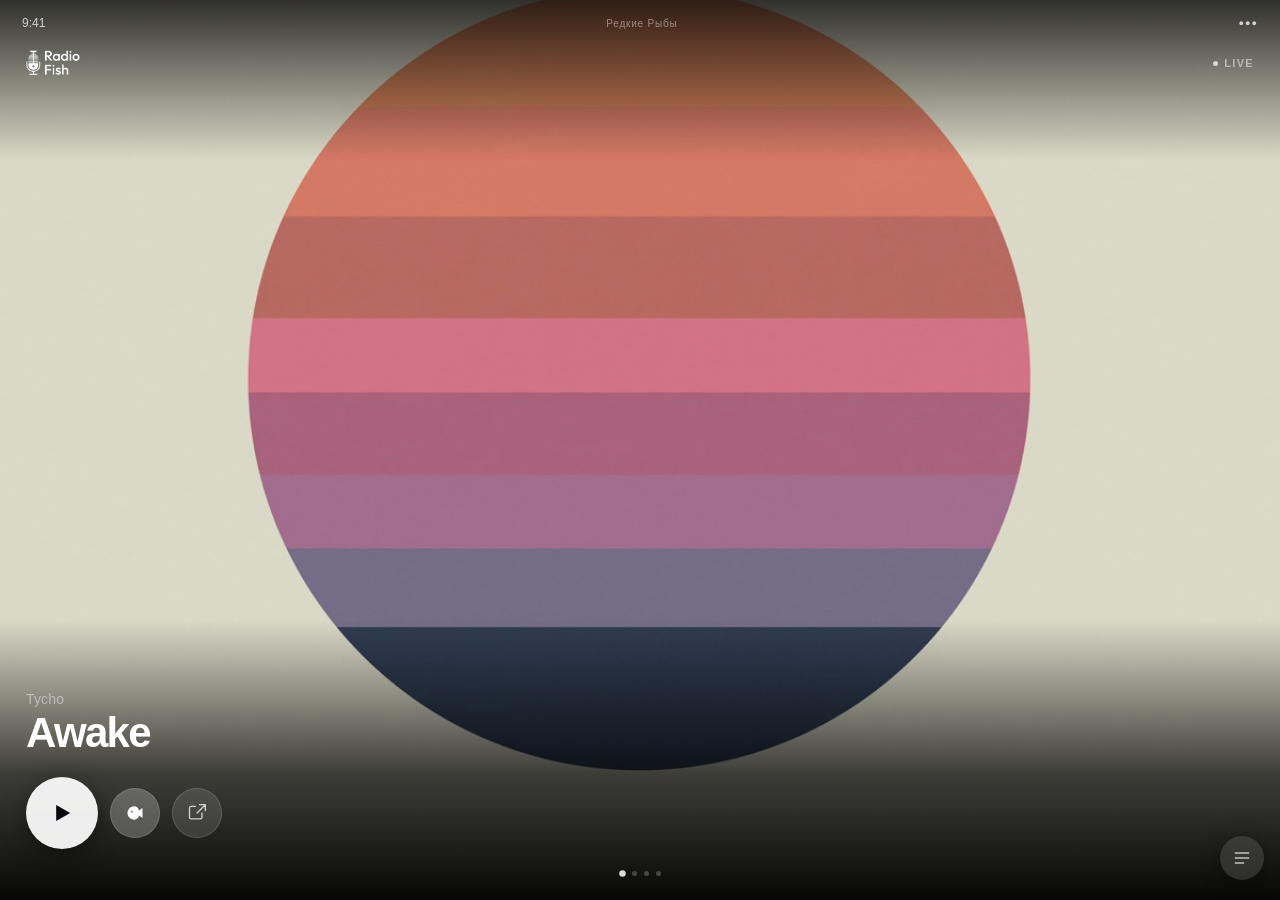
==== mobile.html @ 0336d759 "Add mobile.html — full-screen view for phones Bottom drawer for switching concepts/tracks. No phone " ====
<!doctype html>
<html lang="ru">
  <head>
    <meta charset="UTF-8" />
    <meta name="viewport" content="width=device-width, initial-scale=1.0, viewport-fit=cover, user-scalable=no" />
    <meta name="apple-mobile-web-app-capable" content="yes" />
    <meta name="apple-mobile-web-app-status-bar-style" content="black-translucent" />
    <title>Rare Fish — Mobile</title>
    <link rel="stylesheet" href="./prototype/styles.css" />
    <style>
      html, body { height: 100%; overflow: hidden; background: #06080e; }

      /* Hide desktop shell */
      .shell { display: block; height: 100%; overflow: hidden; }

      /* Phone screen = full viewport */
      .mobile-screen {
        position: fixed;
        inset: 0;
        background: #08090e;
        overflow: hidden;
      }
      .mobile-screen .status-bar {
        padding-top: max(16px, env(safe-area-inset-top));
      }

      /* Floating menu button */
      .mobile-toggle {
        position: fixed;
        bottom: max(20px, env(safe-area-inset-bottom, 20px));
        right: 16px;
        z-index: 1000;
        width: 44px;
        height: 44px;
        border-radius: 50%;
        border: none;
        background: rgba(255,255,255,0.12);
        backdrop-filter: blur(16px);
        color: rgba(255,255,255,0.7);
        font-size: 18px;
        cursor: pointer;
        display: flex;
        align-items: center;
        justify-content: center;
        box-shadow: 0 4px 20px rgba(0,0,0,0.4);
      }
      .mobile-toggle svg { width: 20px; height: 20px; }

      /* Drawer */
      .mobile-drawer {
        position: fixed;
        inset: 0;
        z-index: 900;
        background: rgba(0,0,0,0.6);
        backdrop-filter: blur(4px);
        opacity: 0;
        pointer-events: none;
        transition: opacity 0.2s ease;
      }
      .mobile-drawer.is-open {
        opacity: 1;
        pointer-events: auto;
      }

      .mobile-drawer__sheet {
        position: absolute;
        bottom: 0; left: 0; right: 0;
        max-height: 70vh;
        overflow-y: auto;
        background: #111418;
        border-top: 1px solid rgba(255,255,255,0.08);
        border-radius: 20px 20px 0 0;
        padding: 20px 16px max(20px, env(safe-area-inset-bottom));
        transform: translateY(100%);
        transition: transform 0.25s ease;
      }
      .mobile-drawer.is-open .mobile-drawer__sheet {
        transform: translateY(0);
      }

      .mobile-drawer__sheet .sidebar__label {
        color: rgba(255,255,255,0.4);
        font-size: 10px;
        font-weight: 600;
        text-transform: uppercase;
        letter-spacing: 0.12em;
        margin-bottom: 8px;
        margin-top: 14px;
      }
      .mobile-drawer__sheet .sidebar__label:first-child { margin-top: 0; }

      /* Reuse sidebar button styles */
      .mobile-drawer__sheet .concept-btn,
      .mobile-drawer__sheet .track-btn,
      .mobile-drawer__sheet .screen-nav-btn {
        color: rgba(255,255,255,0.55);
      }
      .mobile-drawer__sheet .concept-btn:hover,
      .mobile-drawer__sheet .concept-btn.is-active,
      .mobile-drawer__sheet .track-btn:hover,
      .mobile-drawer__sheet .track-btn.is-active,
      .mobile-drawer__sheet .screen-nav-btn:hover,
      .mobile-drawer__sheet .screen-nav-btn.is-active {
        color: #fff;
        background: rgba(255,255,255,0.08);
      }
      .mobile-drawer__sheet .concept-btn__desc,
      .mobile-drawer__sheet .track-btn__artist {
        color: rgba(255,255,255,0.35);
      }

      /* Handle bar */
      .mobile-drawer__handle {
        width: 36px;
        height: 4px;
        border-radius: 2px;
        background: rgba(255,255,255,0.2);
        margin: 0 auto 16px;
      }
    </style>
  </head>
  <body>
    <!-- Full-screen phone content -->
    <div class="mobile-screen" id="phone-screen">
      <header class="status-bar">
        <span class="status-bar__time">9:41</span>
        <span class="status-bar__center">Редкие Рыбы</span>
        <span class="status-bar__right">●●●</span>
      </header>
      <div id="content-area"></div>
    </div>

    <!-- Floating toggle -->
    <button class="mobile-toggle" id="mobile-toggle">
      <svg viewBox="0 0 24 24" fill="none" stroke="currentColor" stroke-width="1.6" stroke-linecap="round"><path d="M4 6h16M4 12h16M4 18h10"/></svg>
    </button>

    <!-- Bottom drawer -->
    <div class="mobile-drawer" id="mobile-drawer">
      <div class="mobile-drawer__sheet">
        <div class="mobile-drawer__handle"></div>
        <div class="sidebar__label">Концепция</div>
        <div id="concept-list"></div>
        <div class="sidebar__label">Трек</div>
        <div id="track-list"></div>
        <div class="sidebar__label">Экран</div>
        <div id="screen-list"></div>
      </div>
    </div>

    <script src="./prototype/app.js"></script>
    <script>
      var drawer = document.getElementById('mobile-drawer');
      var toggle = document.getElementById('mobile-toggle');

      toggle.addEventListener('click', function() {
        drawer.classList.toggle('is-open');
      });

      // Close drawer on backdrop tap
      drawer.addEventListener('click', function(e) {
        if (e.target === drawer) {
          drawer.classList.remove('is-open');
        }
      });

      // Close drawer when concept/track/screen selected
      document.addEventListener('click', function(e) {
        if (e.target.closest('[data-concept]') || e.target.closest('[data-track]') || e.target.closest('[data-screen]')) {
          setTimeout(function() { drawer.classList.remove('is-open'); }, 150);
        }
      });
    </script>
  </body>
</html>
---- prototype/styles.css ----
/* ── Reset ──────────────────────────────────────────── */
*, *::before, *::after { box-sizing: border-box; margin: 0; padding: 0; }
html, body { height: 100%; }
button { font: inherit; border: none; cursor: pointer; background: none; }
img { display: block; }

/* ── Variables ──────────────────────────────────────── */
:root {
  --bg:        #06080e;
  --surface:   rgba(255,255,255,0.06);
  --border:    rgba(255,255,255,0.08);
  --text:      #ede9e0;
  --muted:     rgba(237,233,224,0.45);
  --phone-w:   390px;
  --phone-h:   844px;
  --accent:    #c8f050;
  --accent-dim: rgba(200,240,80,0.14);
  --accent-rgb: 200,240,80;
}

/* ── Base ───────────────────────────────────────────── */
body {
  font-family: -apple-system, "SF Pro Display", "Helvetica Neue", sans-serif;
  background: var(--bg);
  color: var(--text);
  -webkit-font-smoothing: antialiased;
}

/* ── Shell ──────────────────────────────────────────── */
.shell {
  display: grid;
  grid-template-columns: 240px 1fr 220px;
  height: 100vh;
  overflow: hidden;
}

/* ── Sidebar ────────────────────────────────────────── */
.sidebar {
  display: flex;
  flex-direction: column;
  padding: 24px 18px;
  border-right: 1px solid var(--border);
  background: rgba(4,5,9,0.96);
  overflow-y: auto;
  scrollbar-width: none;
  gap: 0;
}
.sidebar::-webkit-scrollbar { display: none; }

.sidebar__brand {
  display: flex;
  align-items: center;
  gap: 10px;
  margin-bottom: 20px;
  flex-wrap: wrap;
}
.sidebar__brand .bg-toggle {
  width: 100%;
  margin-top: 6px;
}
.sidebar__logo {
  height: 28px;
  object-fit: contain;
  border-radius: 6px;
  }
body.bg-light .sidebar__logo {
  /* original colors in light theme */
}
.sidebar__name {
  display: block;
  font-size: 13px;
  font-weight: 700;
  color: var(--text);
}
.sidebar__sub {
  display: block;
  font-size: 10px;
  color: var(--muted);
  margin-top: 1px;
  letter-spacing: 0.04em;
  text-transform: uppercase;
}

.sidebar__section { margin-bottom: 22px; }

.sidebar__label {
  font-size: 10px;
  font-weight: 600;
  text-transform: uppercase;
  letter-spacing: 0.12em;
  color: var(--muted);
  margin-bottom: 8px;
}

/* Concept buttons */
.concept-btn {
  display: flex;
  align-items: flex-start;
  gap: 10px;
  width: 100%;
  padding: 9px 10px;
  border-radius: 11px;
  color: var(--muted);
  text-align: left;
  transition: background 0.13s, color 0.13s;
  margin-bottom: 2px;
}
.concept-btn:hover { background: var(--surface); color: var(--text); }
.concept-btn.is-active { background: rgba(var(--accent-rgb),0.1); color: var(--text); }

.concept-btn__badge {
  display: flex;
  align-items: center;
  justify-content: center;
  width: 24px;
  height: 24px;
  border-radius: 6px;
  background: var(--surface);
  font-size: 11px;
  font-weight: 800;
  color: var(--muted);
  flex-shrink: 0;
  margin-top: 1px;
}
.concept-btn.is-active .concept-btn__badge { background: var(--accent); color: #06080e; }
.concept-btn__name  { display: block; font-size: 13px; font-weight: 600; line-height: 1.2; }
.concept-btn__desc  { display: block; font-size: 10px; color: var(--muted); margin-top: 2px; }

/* Track buttons */
.track-btn {
  display: flex;
  align-items: center;
  gap: 9px;
  width: 100%;
  padding: 6px 8px;
  border-radius: 9px;
  color: var(--muted);
  text-align: left;
  transition: background 0.13s, color 0.13s;
  margin-bottom: 2px;
}
.track-btn:hover, .track-btn.is-active { background: var(--surface); color: var(--text); }
.track-btn__cover {
  width: 30px;
  height: 30px;
  border-radius: 6px;
  object-fit: cover;
  flex-shrink: 0;
  opacity: 0.6;
}
.track-btn.is-active .track-btn__cover { opacity: 1; }
.track-btn__title  { display: block; font-size: 12px; font-weight: 600; white-space: nowrap; overflow: hidden; text-overflow: ellipsis; }
.track-btn__artist { display: block; font-size: 10px; color: var(--muted); }

/* Screen nav */
.screen-nav-btn {
  display: flex;
  align-items: center;
  gap: 8px;
  width: 100%;
  padding: 7px 10px;
  border-radius: 9px;
  color: var(--muted);
  font-size: 12px;
  text-align: left;
  transition: background 0.13s, color 0.13s;
  margin-bottom: 2px;
}
.screen-nav-btn:hover, .screen-nav-btn.is-active { background: var(--surface); color: var(--text); }
.screen-nav-btn svg { width: 14px; height: 14px; flex-shrink: 0; opacity: 0.6; }
.screen-nav-btn.is-active svg { opacity: 1; }

/* ── Stage ──────────────────────────────────────────── */
.stage {
  display: flex;
  align-items: center;
  justify-content: center;
  background:
    radial-gradient(ellipse at 50% 20%, rgba(var(--accent-rgb),0.05) 0%, transparent 60%),
    var(--bg);
  transition: background 0.35s ease;
}
body.bg-light .stage {
  background: #f0ede8;
}
body.bg-light .sidebar {
  background: rgba(240,237,232,0.98);
  border-right-color: rgba(0,0,0,0.08);
}
body.bg-light .sidebar__name  { color: #1a1a1a; }
body.bg-light .sidebar__sub   { color: rgba(0,0,0,0.4); }
body.bg-light .sidebar__label { color: rgba(0,0,0,0.38); }
body.bg-light .sidebar__sublabel { color: rgba(0,0,0,0.18); }
body.bg-light .sidebar,
body.bg-light .sidebar-right { background: rgba(240,237,232,0.98); border-color: rgba(0,0,0,0.1); }
body.bg-light .sidebar__name  { color: #1a1a1a; }
body.bg-light .sidebar__sub   { color: rgba(0,0,0,0.5); }
body.bg-light .sidebar__label { color: rgba(0,0,0,0.45); }
body.bg-light .sidebar__sublabel { color: rgba(0,0,0,0.25); }
body.bg-light .concept-btn    { color: rgba(0,0,0,0.6); }
body.bg-light .concept-btn:hover,
body.bg-light .concept-btn.is-active { color: #111; background: rgba(0,0,0,0.07); }
body.bg-light .concept-btn__badge { background: rgba(0,0,0,0.08); color: rgba(0,0,0,0.55); }
body.bg-light .concept-btn__desc  { color: rgba(0,0,0,0.42); }
body.bg-light .track-btn      { color: rgba(0,0,0,0.6); }
body.bg-light .track-btn:hover,
body.bg-light .track-btn.is-active { color: #111; background: rgba(0,0,0,0.07); }
body.bg-light .track-btn__artist   { color: rgba(0,0,0,0.42); }
body.bg-light .screen-nav-btn { color: rgba(0,0,0,0.6); }
body.bg-light .screen-nav-btn:hover,
body.bg-light .screen-nav-btn.is-active { color: #111; background: rgba(0,0,0,0.07); }
body.bg-light .bg-btn { color: rgba(0,0,0,0.5); }
body.bg-light .bg-btn:hover,
body.bg-light .bg-btn.is-active { color: #111; background: rgba(0,0,0,0.1); }

/* ── Right sidebar (tracks) ─────────────────────────── */
.sidebar-right {
  display: flex;
  flex-direction: column;
  padding: 24px 16px;
  border-left: 1px solid var(--border);
  background: rgba(4,5,9,0.96);
  overflow-y: auto;
  scrollbar-width: none;
}
.sidebar-right::-webkit-scrollbar { display: none; }

/* ── Background toggle ──────────────────────────────── */
.bg-toggle {
  display: flex;
  gap: 4px;
}
.bg-btn {
  flex: 1;
  padding: 7px 0;
  border-radius: 9px;
  font-size: 12px;
  font-weight: 500;
  color: var(--muted);
  transition: background 0.13s, color 0.13s;
}
.bg-btn:hover { background: var(--surface); color: var(--text); }
.bg-btn.is-active { background: var(--surface); color: var(--text); }

/* ── Phone ──────────────────────────────────────────── */
.phone {
  position: relative;
  width: calc(var(--phone-w) + 20px);
  padding: 10px;
  border-radius: 52px;
  background: linear-gradient(160deg, #18202e 0%, #090c14 60%, #06080d 100%);
  box-shadow:
    0 0 0 1px rgba(255,255,255,0.05),
    0 40px 100px rgba(0,0,0,0.72),
    inset 0 1px 0 rgba(255,255,255,0.07);
}

.phone__chassis {
  width: var(--phone-w);
  height: var(--phone-h);
  border-radius: 42px;
  overflow: hidden;
  position: relative;
  background: #06080e;
}

/* ── Status bar ─────────────────────────────────────── */
.status-bar {
  position: absolute;
  top: 0; left: 0; right: 0;
  z-index: 100;
  display: flex;
  justify-content: space-between;
  align-items: center;
  padding: 16px 22px 0;
  font-size: 12px;
  font-weight: 500;
  color: rgba(255,255,255,0.75);
  pointer-events: none;
}
.status-bar__right { font-size: 9px; letter-spacing: 0.12em; }
.status-bar__center { font-size: 10px; letter-spacing: 0.08em; opacity: 0.6; }

/* ── Content area (full screen) ─────────────────────── */
#content-area {
  position: absolute;
  inset: 0;
  overflow: hidden;
}

/* ── Screen transition ──────────────────────────────── */
.screen-enter { animation: sEnter 200ms ease both; }
@keyframes sEnter {
  from { opacity: 0; transform: translateY(8px); }
  to   { opacity: 1; transform: translateY(0); }
}

/* ── Nav dots (shared, used in A and C and secondary screens) ── */
.nav-dots {
  display: flex;
  align-items: center;
  justify-content: center;
  gap: 7px;
}
.ndot {
  width: 5px;
  height: 5px;
  border-radius: 50%;
  background: rgba(255,255,255,0.22);
  cursor: pointer;
  padding: 0;
  transition: background 0.14s, transform 0.14s;
  border: none;
}
.ndot.is-active {
  background: rgba(255,255,255,0.85);
  transform: scale(1.3);
}
.ndot--accent { background: rgba(var(--accent-rgb),0.35); }
.ndot--accent.is-active { background: var(--accent); }

/* ════════════════════════════════════════════════════
   CONCEPT A — ФУЛЛ
   Cover fills entire screen, sharp, not blurred.
   UI overlays via gradients.
   ════════════════════════════════════════════════════ */

.screen-a {
  position: absolute;
  inset: 0;
  overflow: hidden;
}

/* Full-bleed sharp cover */
.screen-a__cover-bg {
  position: absolute;
  inset: 0;
  width: 100%;
  height: 100%;
  object-fit: cover;
  object-position: center;
  z-index: 0;
}

/* Top gradient (status bar + logo readability) */
.screen-a__top-grad {
  position: absolute;
  top: 0; left: 0; right: 0;
  height: 160px;
  background: linear-gradient(to bottom, rgba(0,0,0,0.78) 0%, transparent 100%);
  z-index: 1;
  pointer-events: none;
}

/* Bottom gradient (track info + controls readability) */
.screen-a__bot-grad {
  position: absolute;
  bottom: 0; left: 0; right: 0;
  height: 280px;
  background: linear-gradient(to top, rgba(0,0,0,0.97) 0%, rgba(0,0,0,0.72) 45%, transparent 100%);
  z-index: 1;
  pointer-events: none;
}

/* All UI content */
.screen-a__ui {
  position: absolute;
  inset: 0;
  z-index: 2;
  display: flex;
  flex-direction: column;
  padding: 50px 26px 24px;
}

.screen-a__header {
  display: flex;
  align-items: center;
  justify-content: space-between;
  flex-shrink: 0;
}

.screen-a__logo {
  height: 26px;
  object-fit: contain;
  }

.screen-a__live {
  display: flex;
  align-items: center;
  gap: 6px;
  font-size: 11px;
  font-weight: 600;
  letter-spacing: 0.12em;
  text-transform: uppercase;
  color: rgba(255,255,255,0.5);
}

.screen-a__spacer { flex: 1; }

.screen-a__artist {
  font-size: 14px;
  color: rgba(255,255,255,0.45);
  margin-bottom: 6px;
  letter-spacing: 0.01em;
}

.screen-a__title {
  font-size: 42px;
  font-weight: 800;
  line-height: 0.96;
  letter-spacing: -0.04em;
  color: #fff;
  margin-bottom: 24px;
}

.screen-a__ctrls {
  display: flex;
  align-items: center;
  gap: 12px;
  margin-bottom: 22px;
}

.screen-a__play {
  display: flex;
  align-items: center;
  justify-content: center;
  width: 72px;
  height: 72px;
  border-radius: 50%;
  background: rgba(255,255,255,0.92);
  color: #06080e;
  flex-shrink: 0;
  transition: transform 0.12s, opacity 0.12s;
  box-shadow: 0 6px 24px rgba(0,0,0,0.45);
}
.screen-a__play:active { transform: scale(0.93); opacity: 0.88; }
.screen-a__play svg { width: 28px; height: 28px; }

.screen-a__action {
  display: flex;
  align-items: center;
  justify-content: center;
  width: 50px;
  height: 50px;
  border-radius: 50%;
  background: rgba(255,255,255,0.12);
  border: 1px solid rgba(255,255,255,0.14);
  color: rgba(255,255,255,0.75);
  transition: background 0.13s;
}
.screen-a__action.is-active {
  background: rgba(255,255,255,0.24);
  color: #fff;
}
.screen-a__action svg { width: 20px; height: 20px; }

/* ════════════════════════════════════════════════════
   CONCEPT B — ВЕРТИКАЛЬ
   Left: cover art. Right: vertical controls column.
   ════════════════════════════════════════════════════ */

.screen-b {
  position: absolute;
  inset: 0;
  display: grid;
  grid-template-columns: 60% 40%;
}

/* Left: cover art fills column */
.screen-b__left {
  position: relative;
  overflow: hidden;
}

.screen-b__cover {
  position: absolute;
  inset: 0;
  width: 100%;
  height: 100%;
  object-fit: cover;
  object-position: center;
}

/* Subtle vignette on left side for readability */
.screen-b__left-grad {
  position: absolute;
  inset: 0;
  background:
    linear-gradient(to right, rgba(0,0,0,0.25) 0%, rgba(0,0,0,0.05) 60%),
    linear-gradient(to top, rgba(0,0,0,0.75) 0%, transparent 40%);
  z-index: 1;
  pointer-events: none;
}

/* Track info on left, overlaid at bottom */
.screen-b__left-info {
  position: absolute;
  bottom: 0;
  left: 0;
  right: 0;
  z-index: 2;
  padding: 0 16px 24px;
}
.screen-b__track-artist {
  font-size: 14px;
  color: rgba(255,255,255,0.55);
  letter-spacing: 0.04em;
  text-transform: uppercase;
  margin-bottom: 6px;
}
.screen-b__track-title {
  font-size: 24px;
  font-weight: 800;
  color: #fff;
  letter-spacing: -0.03em;
  line-height: 1.0;
  white-space: nowrap;
  overflow: hidden;
  text-overflow: ellipsis;
}

/* Right: vertical controls + nav column */
.screen-b__right {
  display: flex;
  flex-direction: column;
  align-items: stretch;
  padding: 48px 0 20px;
  background: rgba(5,6,10,0.9);
  backdrop-filter: blur(24px);
  border-left: 1px solid rgba(255,255,255,0.05);
  overflow: hidden;
}

.screen-b__logo {
  height: 22px;
  object-fit: contain;
    margin: 0 16px 8px;
}

.screen-b__live {
  display: flex;
  align-items: center;
  gap: 5px;
  font-size: 9px;
  font-weight: 700;
  letter-spacing: 0.16em;
  text-transform: uppercase;
  color: rgba(255,255,255,0.35);
  padding: 0 16px;
  margin-bottom: 16px;
}

.screen-b__divider {
  height: 1px;
  background: rgba(255,255,255,0.06);
  margin: 0 14px 16px;
}

/* Play button in right column */
.screen-b__play {
  display: flex;
  align-items: center;
  justify-content: center;
  margin: 0 14px 10px;
  height: 52px;
  border-radius: 14px;
  background: rgba(255,255,255,0.9);
  color: #06080e;
  transition: opacity 0.12s, transform 0.12s;
}
.screen-b__play:active { opacity: 0.85; transform: scale(0.97); }
.screen-b__play svg { width: 22px; height: 22px; }

/* Action icons in right column */
.screen-b__action {
  display: flex;
  align-items: center;
  justify-content: center;
  margin: 0 14px 8px;
  height: 44px;
  border-radius: 12px;
  background: rgba(255,255,255,0.05);
  color: rgba(255,255,255,0.5);
  transition: background 0.13s, color 0.13s;
}
.screen-b__action:hover { background: rgba(255,255,255,0.1); color: rgba(255,255,255,0.8); }
.screen-b__action.is-active { color: rgba(255,255,255,0.9); background: rgba(255,255,255,0.12); }
.screen-b__action svg { width: 18px; height: 18px; }

.screen-b__spacer { flex: 1; }

/* Navigation in right column */
.screen-b__nav {
  display: flex;
  flex-direction: column;
  padding: 0 14px;
  gap: 2px;
}
.screen-b__nav-item {
  padding: 8px 10px;
  border-radius: 10px;
  font-size: 11px;
  font-weight: 500;
  color: rgba(255,255,255,0.28);
  text-align: left;
  letter-spacing: 0.02em;
  transition: background 0.13s, color 0.13s;
}
.screen-b__nav-item:hover { color: rgba(255,255,255,0.6); background: rgba(255,255,255,0.04); }
.screen-b__nav-item.is-active {
  color: rgba(255,255,255,0.88);
  background: rgba(255,255,255,0.07);
}

/* ════════════════════════════════════════════════════
   CONCEPT C — РАДИО
   Full-screen color changes per track.
   Like Apple's colored device editions.
   ════════════════════════════════════════════════════ */

.screen-c {
  position: absolute;
  inset: 0;
  display: flex;
  flex-direction: column;
  align-items: center;
  padding: 50px 24px 28px;
  /* background set inline per track */
}

/* Subtle dark overlay at top for status bar */
.screen-c::before {
  content: '';
  position: absolute;
  top: 0; left: 0; right: 0;
  height: 90px;
  background: rgba(0,0,0,0.28);
  z-index: 1;
  pointer-events: none;
}

.screen-c__inner {
  position: relative;
  z-index: 2;
  display: flex;
  flex-direction: column;
  align-items: center;
  width: 100%;
  height: 100%;
}

.screen-c__header {
  display: flex;
  align-items: center;
  justify-content: space-between;
  width: 100%;
  flex-shrink: 0;
  margin-bottom: 28px;
}

.screen-c__logo {
  height: 24px;
  object-fit: contain;
  }

.screen-c__live {
  display: flex;
  align-items: center;
  gap: 6px;
  font-size: 11px;
  font-weight: 600;
  letter-spacing: 0.12em;
  text-transform: uppercase;
  color: rgba(255,255,255,0.45);
}

/* Cover art */
.screen-c__cover {
  width: 80%;
  aspect-ratio: 1;
  border-radius: 20px;
  object-fit: cover;
  flex-shrink: 0;
  margin-bottom: 24px;
  box-shadow:
    0 20px 60px rgba(0,0,0,0.45),
    0 0 0 1px rgba(255,255,255,0.1),
    inset 0 1px 0 rgba(255,255,255,0.15);
}

.screen-c__track {
  text-align: center;
  margin-bottom: 28px;
  flex-shrink: 0;
}
.screen-c__title {
  font-size: 26px;
  font-weight: 800;
  color: rgba(255,255,255,0.95);
  letter-spacing: -0.03em;
  margin-bottom: 6px;
  line-height: 1.0;
}
.screen-c__artist {
  font-size: 14px;
  color: rgba(255,255,255,0.45);
}

.screen-c__spacer { flex: 1; }

/* Controls */
.screen-c__ctrls {
  display: flex;
  align-items: center;
  gap: 12px;
  margin-bottom: 24px;
  flex-shrink: 0;
}

.screen-c__play {
  display: flex;
  align-items: center;
  justify-content: center;
  width: 68px;
  height: 68px;
  border-radius: 50%;
  background: rgba(255,255,255,0.15);
  border: 2px solid rgba(255,255,255,0.3);
  color: rgba(255,255,255,0.95);
  transition: transform 0.12s, background 0.12s;
}
.screen-c__play:active { transform: scale(0.93); background: rgba(255,255,255,0.22); }
.screen-c__play svg { width: 26px; height: 26px; }

.screen-c__action {
  display: flex;
  align-items: center;
  justify-content: center;
  width: 50px;
  height: 50px;
  border-radius: 50%;
  background: rgba(0,0,0,0.18);
  border: 1px solid rgba(255,255,255,0.12);
  color: rgba(255,255,255,0.6);
  transition: background 0.13s, color 0.13s;
}
.screen-c__action.is-active {
  background: rgba(255,255,255,0.18);
  color: rgba(255,255,255,0.95);
}
.screen-c__action svg { width: 20px; height: 20px; }

.screen-c__nav { flex-shrink: 0; }

/* ════════════════════════════════════════════════════
   SECONDARY SCREENS (Playlist, Catch, News)
   ════════════════════════════════════════════════════ */

.sec-screen {
  position: absolute;
  inset: 0;
  display: flex;
  flex-direction: column;
  background: #07090e;
}

.sec-content {
  flex: 1;
  overflow-y: auto;
  scrollbar-width: none;
  padding: 54px 18px 12px;
}
.sec-content::-webkit-scrollbar { display: none; }

.sec-head {
  margin-bottom: 16px;
  padding-bottom: 14px;
  border-bottom: 1px solid var(--border);
}
.sec-head__label {
  font-size: 10px;
  text-transform: uppercase;
  letter-spacing: 0.14em;
  color: var(--accent);
  margin-bottom: 4px;
}
.sec-head__title {
  font-size: 26px;
  font-weight: 800;
  letter-spacing: -0.03em;
}

/* Shared nav footer for secondary screens */
.sec-nav {
  flex-shrink: 0;
  display: flex;
  align-items: center;
  justify-content: center;
  padding: 14px 20px 20px;
  border-top: 1px solid var(--border);
  background: rgba(7,9,14,0.95);
  backdrop-filter: blur(16px);
}

/* ── Playlist ── */
.plist-section-label {
  font-size: 10px;
  text-transform: uppercase;
  letter-spacing: 0.1em;
  color: var(--muted);
  margin: 12px 0 8px;
}
.plist-track {
  display: flex;
  align-items: center;
  gap: 11px;
  padding: 9px 10px;
  border-radius: 12px;
  transition: background 0.12s;
  margin-bottom: 2px;
}
.plist-track:hover { background: var(--surface); }
.plist-track--current { background: rgba(var(--accent-rgb),0.07); border-radius: 12px; }
.plist-cover {
  width: 42px;
  height: 42px;
  border-radius: 8px;
  object-fit: cover;
  flex-shrink: 0;
}
.plist-info { flex: 1; min-width: 0; }
.plist-title { font-size: 13px; font-weight: 600; white-space: nowrap; overflow: hidden; text-overflow: ellipsis; color: var(--text); }
.plist-artist { font-size: 11px; color: var(--muted); margin-top: 2px; }
.plist-actions { display: flex; align-items: center; gap: 3px; }

.icon-btn {
  display: flex;
  align-items: center;
  justify-content: center;
  width: 30px;
  height: 30px;
  border-radius: 7px;
  color: var(--muted);
  transition: color 0.12s, background 0.12s;
}
.icon-btn:hover { color: var(--text); background: var(--surface); }
.icon-btn.is-active { color: var(--accent); }
.icon-btn svg { width: 15px; height: 15px; }

/* ── Catch ── */
.catch-empty {
  text-align: center;
  padding: 40px 0;
  color: var(--muted);
  font-size: 14px;
}
.catch-list { display: flex; flex-direction: column; gap: 8px; }
.catch-item {
  display: flex;
  align-items: center;
  gap: 11px;
  padding: 10px 12px;
  border-radius: 14px;
  background: var(--surface);
  border: 1px solid var(--border);
}
.catch-cover { width: 42px; height: 42px; border-radius: 8px; object-fit: cover; flex-shrink: 0; }
.catch-info { flex: 1; min-width: 0; }
.catch-title { font-size: 13px; font-weight: 600; color: var(--text); }
.catch-artist { font-size: 11px; color: var(--muted); margin-top: 2px; }
.catch-actions { display: flex; gap: 3px; }
.icon-btn-del {
  display: flex;
  align-items: center;
  justify-content: center;
  width: 30px;
  height: 30px;
  border-radius: 7px;
  color: var(--muted);
  transition: color 0.12s, background 0.12s;
}
.icon-btn-del:hover { color: #ff7080; background: rgba(255,112,128,0.1); }
.icon-btn-del svg { width: 15px; height: 15px; }

/* Delete confirmation */
.confirm-overlay {
  position: absolute;
  inset: 0;
  z-index: 200;
  display: flex;
  align-items: flex-end;
  background: rgba(0,0,0,0.52);
  backdrop-filter: blur(4px);
  padding: 14px;
}
.confirm-sheet {
  width: 100%;
  padding: 20px;
  border-radius: 22px;
  background: #11141e;
  border: 1px solid var(--border);
  box-shadow: 0 -8px 40px rgba(0,0,0,0.4);
}
.confirm-title { font-size: 16px; font-weight: 700; margin-bottom: 5px; }
.confirm-text  { font-size: 13px; color: var(--muted); margin-bottom: 18px; line-height: 1.45; }
.confirm-btns  { display: flex; gap: 10px; }
.btn-remove {
  flex: 1; height: 46px; border-radius: 13px;
  background: rgba(255,112,128,0.12); border: 1px solid rgba(255,112,128,0.18);
  color: #ff7080; font-size: 14px; font-weight: 600;
}
.btn-cancel {
  flex: 1; height: 46px; border-radius: 13px;
  background: var(--surface); border: 1px solid var(--border);
  color: var(--text); font-size: 14px; font-weight: 600;
}

/* ── News ── */
.news-list { display: flex; flex-direction: column; gap: 10px; }
.news-item { padding: 14px 15px; border-radius: 15px; background: var(--surface); border: 1px solid var(--border); }
.news-meta { font-size: 10px; text-transform: uppercase; letter-spacing: 0.1em; color: var(--muted); margin-bottom: 7px; }
.news-text  { font-size: 13px; line-height: 1.52; color: var(--text); }

/* ── Shared: live dot ── */
.live-dot {
  width: 5px;
  height: 5px;
  border-radius: 50%;
  background: currentColor;
  animation: liveBlink 2s ease-in-out infinite;
  flex-shrink: 0;
}
@keyframes liveBlink { 0%,100% { opacity: 1; } 50% { opacity: 0.2; } }

/* ════════════════════════════════════════════════════
   CONCEPT D — СРЕДА (первый вариант)
   Blurred cover as background, accent play button.
   ════════════════════════════════════════════════════ */

.screen-d {
  position: absolute;
  inset: 0;
  overflow: hidden;
}
.screen-d__bg {
  position: absolute;
  inset: -30px;
  background-size: cover;
  background-position: center;
  filter: blur(52px) saturate(1.2) brightness(0.7);
  transform: scale(1.08);
  z-index: 0;
}
.screen-d__gradient {
  position: absolute;
  inset: 0;
  background: linear-gradient(0deg, rgba(0,0,0,0.94) 0%, rgba(0,0,0,0.55) 38%, rgba(0,0,0,0.2) 62%, rgba(0,0,0,0.55) 100%);
  z-index: 1;
}
.screen-d__content {
  position: relative;
  z-index: 2;
  display: flex;
  flex-direction: column;
  height: 100%;
  padding: 52px 26px 48px;
}
.screen-d__header {
  display: flex;
  align-items: center;
  justify-content: space-between;
  flex-shrink: 0;
}
.screen-d__logo {
  height: 26px;
  object-fit: contain;
  }
.screen-d__live {
  display: flex;
  align-items: center;
  gap: 6px;
  font-size: 11px;
  font-weight: 600;
  letter-spacing: 0.12em;
  text-transform: uppercase;
  color: rgba(255,255,255,0.5);
}
.screen-d__spacer { flex: 1; }
.screen-d__cover-wrap { margin-bottom: 32px; }
.screen-d__cover {
  width: 170px;
  height: 170px;
  border-radius: 18px;
  object-fit: cover;
  box-shadow: 0 20px 60px rgba(0,0,0,0.7), 0 0 0 1px rgba(255,255,255,0.1);
}
.screen-d__artist {
  font-size: 14px;
  color: rgba(255,255,255,0.45);
  margin-bottom: 8px;
}
.screen-d__title {
  font-size: 34px;
  font-weight: 800;
  line-height: 0.97;
  letter-spacing: -0.04em;
  color: #fff;
  margin-bottom: 36px;
}
.screen-d__ctrls {
  display: flex;
  align-items: center;
  gap: 14px;
  margin-bottom: 36px;
}
.screen-d__play {
  display: flex;
  align-items: center;
  justify-content: center;
  width: 64px;
  height: 64px;
  border-radius: 50%;
  background: var(--accent);
  color: #06080e;
  flex-shrink: 0;
  box-shadow: 0 4px 20px rgba(var(--accent-rgb),0.35);
  transition: transform 0.12s;
}
.screen-d__play:active { transform: scale(0.93); }
.screen-d__play svg { width: 26px; height: 26px; }
.screen-d__action {
  display: flex;
  align-items: center;
  justify-content: center;
  width: 48px;
  height: 48px;
  border-radius: 50%;
  background: rgba(255,255,255,0.1);
  border: 1px solid rgba(255,255,255,0.14);
  color: rgba(255,255,255,0.75);
  transition: background 0.13s;
}
.screen-d__action.is-active { background: rgba(255,255,255,0.22); }
.screen-d__action svg { width: 20px; height: 20px; }

/* ════════════════════════════════════════════════════
   CONCEPT E — УСТРОЙСТВО (первый вариант)
   Structured, TE-inspired, accent square play.
   ════════════════════════════════════════════════════ */

.screen-e {
  position: absolute;
  inset: 0;
  background: #07080c;
  display: flex;
  flex-direction: column;
}
.screen-e__header {
  display: flex;
  align-items: center;
  justify-content: space-between;
  padding: 52px 22px 18px;
  flex-shrink: 0;
  border-bottom: 1px solid rgba(255,255,255,0.05);
}
.screen-e__logo {
  height: 22px;
  object-fit: contain;
  }
.screen-e__signal {
  display: flex;
  align-items: center;
  gap: 7px;
  font-family: "SF Mono", "Menlo", monospace;
  font-size: 10px;
  font-weight: 600;
  letter-spacing: 0.14em;
  text-transform: uppercase;
  color: var(--accent);
}
.screen-e__body {
  flex: 1;
  display: flex;
  flex-direction: column;
  align-items: center;
  justify-content: center;
  padding: 24px 28px 0;
  gap: 20px;
}
.screen-e__cover-frame {
  position: relative;
  width: 216px;
  height: 216px;
  flex-shrink: 0;
}
.screen-e__cover-frame::after {
  content: '';
  position: absolute;
  inset: -1px;
  border-radius: 18px;
  border: 1px solid rgba(255,255,255,0.08);
  pointer-events: none;
}
.screen-e__cover {
  width: 100%;
  height: 100%;
  border-radius: 16px;
  object-fit: cover;
}
.screen-e__meta { text-align: center; width: 100%; }
.screen-e__title {
  font-size: 21px;
  font-weight: 700;
  letter-spacing: -0.02em;
  color: var(--text);
  margin-bottom: 5px;
}
.screen-e__artist {
  font-family: "SF Mono", "Menlo", monospace;
  font-size: 10px;
  letter-spacing: 0.12em;
  text-transform: uppercase;
  color: var(--muted);
}
.screen-e__progress {
  width: 100%;
  height: 2px;
  border-radius: 1px;
  background: rgba(255,255,255,0.08);
  overflow: hidden;
}
.screen-e__progress-fill {
  height: 100%;
  width: 38%;
  border-radius: 1px;
  background: var(--accent);
  opacity: 0.6;
}
.screen-e__controls {
  flex-shrink: 0;
  border-top: 1px solid rgba(255,255,255,0.05);
  padding: 18px 28px 16px;
  display: flex;
  align-items: center;
  justify-content: space-between;
}
.screen-e__play {
  display: flex;
  align-items: center;
  justify-content: center;
  width: 52px;
  height: 52px;
  border-radius: 14px;
  background: var(--accent);
  color: #06080e;
  transition: opacity 0.12s;
}
.screen-e__play:active { opacity: 0.85; }
.screen-e__play svg { width: 22px; height: 22px; }
.screen-e__action {
  display: flex;
  flex-direction: column;
  align-items: center;
  gap: 5px;
  color: var(--muted);
  font-family: "SF Mono", "Menlo", monospace;
  font-size: 9px;
  letter-spacing: 0.1em;
  text-transform: uppercase;
  transition: color 0.13s;
  padding: 4px;
}
.screen-e__action:hover, .screen-e__action.is-active { color: var(--text); }
.screen-e__action.is-active svg { color: var(--accent); }
.screen-e__action svg { width: 20px; height: 20px; }
.screen-e__nav { display: flex; justify-content: center; padding: 8px 0 16px; }

/* ════════════════════════════════════════════════════
   CONCEPT F — ВИТРИНА (первый вариант)
   Atmospheric, generous space, B&O-inspired.
   ════════════════════════════════════════════════════ */

.screen-f {
  position: absolute;
  inset: 0;
  background:
    radial-gradient(ellipse at 50% -10%, rgba(var(--accent-rgb),0.1) 0%, transparent 55%),
    #07090e;
  display: flex;
  flex-direction: column;
  align-items: center;
  padding: 54px 36px 28px;
  transition: background 0.5s ease;
}
.screen-f__header {
  display: flex;
  align-items: center;
  justify-content: space-between;
  width: 100%;
  flex-shrink: 0;
}
.screen-f__station {
  font-size: 11px;
  font-weight: 600;
  letter-spacing: 0.14em;
  text-transform: uppercase;
  color: rgba(237,233,224,0.35);
}
.screen-f__onair {
  display: flex;
  align-items: center;
  gap: 6px;
  font-size: 11px;
  font-weight: 600;
  letter-spacing: 0.1em;
  color: rgba(var(--accent-rgb), 0.8);
}
.screen-f__mid {
  flex: 1;
  display: flex;
  flex-direction: column;
  align-items: center;
  justify-content: center;
  gap: 24px;
}
.screen-f__cover {
  width: 222px;
  height: 222px;
  border-radius: 22px;
  object-fit: cover;
  box-shadow: 0 28px 70px rgba(0,0,0,0.52), 0 0 0 1px rgba(255,255,255,0.07);
}
.screen-f__track { text-align: center; }
.screen-f__title {
  font-size: 27px;
  font-weight: 700;
  letter-spacing: -0.025em;
  color: var(--text);
  margin-bottom: 6px;
  line-height: 1.05;
}
.screen-f__artist { font-size: 15px; color: var(--muted); }
.screen-f__bottom {
  flex-shrink: 0;
  width: 100%;
  display: flex;
  flex-direction: column;
  align-items: center;
  gap: 18px;
}
.screen-f__line { width: 100%; height: 1px; background: rgba(255,255,255,0.07); }
.screen-f__ctrls {
  display: flex;
  align-items: center;
  justify-content: center;
  gap: 20px;
  margin-bottom: 4px;
}
.screen-f__play {
  display: flex;
  align-items: center;
  justify-content: center;
  width: 60px;
  height: 60px;
  border-radius: 50%;
  background: var(--accent);
  color: #06080e;
  transition: transform 0.12s;
}
.screen-f__play:active { transform: scale(0.93); }
.screen-f__play svg { width: 24px; height: 24px; }
.screen-f__action {
  display: flex;
  align-items: center;
  justify-content: center;
  width: 46px;
  height: 46px;
  border-radius: 13px;
  background: rgba(255,255,255,0.05);
  border: 1px solid rgba(255,255,255,0.07);
  color: var(--muted);
  transition: background 0.13s, color 0.13s;
}
.screen-f__action.is-active {
  background: rgba(var(--accent-rgb),0.14);
  border-color: rgba(var(--accent-rgb),0.2);
  color: var(--accent);
}
.screen-f__action svg { width: 20px; height: 20px; }

/* ════════════════════════════════════════════════════
   CONCEPT G — РЕТРО
   ════════════════════════════════════════════════════ */

.screen-g {
  position: absolute; inset: 0; background: #0e0d09; display: flex; flex-direction: column;
}
.screen-g__top {
  flex: 1; display: flex; overflow: hidden; min-height: 0;
}
.screen-g__left {
  display: flex; flex-direction: column; align-items: center;
  padding: 50px 16px 16px;
  background: #13120c; border-right: 1px solid rgba(220,180,80,0.1);
  flex-shrink: 0;
}
.screen-g__logo { height: 20px; object-fit: contain; /* logo: no filter, shown as-is */ opacity: 0.7; margin-bottom: 28px; }
.screen-g__btns { display: flex; flex-direction: column; gap: 20px; flex: 1; justify-content: center; }
.screen-g__btn {
  width: 48px; height: 48px; border-radius: 50%;
  display: flex; align-items: center; justify-content: center;
  background: radial-gradient(circle at 38% 32%, #2a2820, #18160e);
  border: 1.5px solid rgba(220,180,80,0.22);
  box-shadow: 0 4px 12px rgba(0,0,0,0.6), inset 0 1px 0 rgba(255,255,255,0.05);
  color: rgba(220,180,80,0.55);
  transition: color 0.12s;
}
.screen-g__btn:active { box-shadow: 0 1px 4px rgba(0,0,0,0.6), inset 0 2px 4px rgba(0,0,0,0.4); }
.screen-g__btn.is-active { color: rgba(220,180,80,1); border-color: rgba(220,180,80,0.55); }
.screen-g__btn svg { width: 18px; height: 18px; }
.screen-g__station {
  font-size: 9px; font-weight: 700; letter-spacing: 0.22em; text-transform: uppercase;
  color: rgba(220,180,80,0.22); writing-mode: vertical-rl; transform: rotate(180deg); margin-top: 20px;
}
/* Right: cover square, pinned to right edge */
.screen-g__right {
  flex: 1; display: flex; align-items: center; justify-content: flex-end; overflow: hidden;
}
.screen-g__cover {
  height: 100%; aspect-ratio: 1; object-fit: cover; display: block;
}

/* Display frame with track name */
.screen-g__display {
  flex-shrink: 0; padding: 16px;
  background: #13120c; border-top: 1px solid rgba(220,180,80,0.1);
}
.screen-g__display-frame {
  border: 1px solid rgba(220,180,80,0.3);
  border-radius: 4px;
  background: rgba(0,0,0,0.5);
  padding: 14px 16px;
}
.screen-g__track-name {
  font-size: 20px;
  font-weight: 700;
  color: rgba(220,180,80,0.9);
  letter-spacing: -0.01em;
  margin-bottom: 4px;
  line-height: 1.1;
}
.screen-g__track-artist {
  font-size: 13px;
  color: rgba(220,180,80,0.4);
}
.screen-g .nav-dots { padding: 8px 0 10px; justify-content: center; }

/* ════════════════════════════════════════════════════
   CONCEPT G2 — РЕТРО-2
   Square cover pinned to right edge, space between buttons.
   ════════════════════════════════════════════════════ */

/* G2: simple column layout */
.screen-g2 {
  position: absolute; inset: 0; background: #0e0d09;
  display: flex; flex-direction: column;
  padding-top: 48px;
}

/* Logo top-left */
.screen-g2__logo {
  height: 22px; object-fit: contain;
  align-self: flex-start;
  margin: 0 0 12px 18px;
}

/* Cover: square, right-aligned, no right margin */
.screen-g2__cover {
  width: 72%;
  aspect-ratio: 1;
  object-fit: cover;
  align-self: flex-end;
}

/* Bottom row: buttons left, frame right */
.screen-g2__bottom {
  display: flex;
  align-items: center;
}

/* Buttons: left side, vertical */
.screen-g2__btns {
  display: flex;
  flex-direction: column;
  gap: 16px;
  padding: 16px 18px;
  flex: 1;
}

/* Name frame: right side, same width as cover, no right border */
.screen-g2__frame {
  width: 72%;
  flex-shrink: 0;
  border: 1px solid rgba(220,180,80,0.3);
  border-right: none;
  border-radius: 4px 0 0 4px;
  background: rgba(0,0,0,0.5);
  padding: 16px 18px;
}

.screen-g2 .nav-dots {
  margin-top: auto;
  padding: 14px 0 18px;
  justify-content: center;
}

/* ════════════════════════════════════════════════════
   CONCEPT H — КВАДРАТ
   ════════════════════════════════════════════════════ */

.screen-h {
  position: absolute; inset: 0; display: flex; flex-direction: column;
  /* bg set inline per track via JS */
}
.screen-h__header {
  flex-shrink: 0; display: flex; align-items: center; justify-content: space-between; padding: 48px 20px 10px;
}
.screen-h__logo { height: 22px; object-fit: contain; /* logo: no filter, shown as-is */ }
.screen-h__live {
  display: flex; align-items: center; gap: 6px;
  font-size: 11px; font-weight: 600; letter-spacing: 0.1em; color: rgba(var(--accent-rgb),0.7);
}
.screen-h__cover { width: 100%; aspect-ratio: 1; object-fit: cover; flex-shrink: 0; display: block; }
.screen-h__info { padding: 18px 22px 0; flex-shrink: 0; }
.screen-h__title { font-size: 24px; font-weight: 800; letter-spacing: -0.03em; color: var(--text); margin-bottom: 5px; line-height: 1.05; }
.screen-h__artist { font-size: 14px; color: var(--muted); }
.screen-h__ctrls {
  flex: 1; display: flex; align-items: center; justify-content: center; gap: 16px;
}
.screen-h__play {
  display: flex; align-items: center; justify-content: center;
  width: 64px; height: 64px; border-radius: 50%; background: var(--accent); color: #06080e; transition: transform 0.12s;
}
.screen-h__play:active { transform: scale(0.93); }
.screen-h__play svg { width: 26px; height: 26px; }
.screen-h__action {
  display: flex; align-items: center; justify-content: center;
  width: 46px; height: 46px; border-radius: 50%; background: var(--surface);
  border: 1px solid var(--border); color: var(--muted); transition: color 0.13s, background 0.13s;
}
.screen-h__action.is-active { color: var(--accent); background: var(--accent-dim); }
.screen-h__action svg { width: 20px; height: 20px; }
.screen-h__nav { display: flex; justify-content: center; padding-bottom: 14px; flex-shrink: 0; }

/* ════════════════════════════════════════════════════
   CONCEPT I — КРУГ
   ════════════════════════════════════════════════════ */

.screen-i {
  position: absolute; inset: 0; background: #07090e;
  display: flex; flex-direction: column; align-items: center;
  padding: 50px 0 16px;
}
.screen-i__header {
  display: flex; align-items: center; justify-content: space-between;
  width: 100%; flex-shrink: 0; margin-bottom: 14px; padding: 0 22px;
}
.screen-i__station { font-size: 11px; font-weight: 600; letter-spacing: 0.12em; text-transform: uppercase; color: rgba(237,233,224,0.28); }
.screen-i__live { display: flex; align-items: center; gap: 6px; font-size: 11px; color: rgba(var(--accent-rgb),0.7); }

/* Circle: full width, no side padding */
.screen-i__circle {
  width: 92%; aspect-ratio: 1; border-radius: 50%; overflow: hidden; flex-shrink: 0;
  box-shadow: 0 0 0 2px rgba(255,255,255,0.05), 0 20px 55px rgba(0,0,0,0.55);
  margin-bottom: 18px;
}
.screen-i__cover { width: 100%; height: 100%; object-fit: cover; }

/* Display frame */
.screen-i__display {
  flex-shrink: 0;
  border: 1px solid rgba(255,255,255,0.09);
  border-radius: 8px; background: rgba(0,0,0,0.42);
  padding: 16px 20px; margin: 0 22px 20px; width: calc(100% - 44px);
}
.screen-i__disp-title {
  font-size: 22px; font-weight: 700;
  color: var(--text); letter-spacing: -0.02em;
  margin-bottom: 5px;
  line-height: 1.05;
}
.screen-i__disp-artist { font-size: 13px; color: var(--muted); }

/* 2×2 round buttons with big gaps */
.screen-i__grid {
  display: grid; grid-template-columns: 1fr 1fr;
  gap: 80px 100px; flex-shrink: 0;
  padding: 0 40px;
}
.screen-i__btn {
  display: flex; align-items: center; justify-content: center;
  width: 52px; height: 52px; border-radius: 50%;
  background: rgba(255,255,255,0.06); border: 1px solid rgba(255,255,255,0.08);
  color: var(--muted); justify-self: center;
}
.screen-i__btn svg { width: 18px; height: 18px; }
.screen-i__btn--play { background: var(--accent); color: #06080e; border: none; }
.screen-i__btn--active { background: var(--accent-dim); color: var(--accent); border-color: rgba(var(--accent-rgb),0.2); }
.screen-i__nav { margin-top: auto; padding-top: 12px; }

/* ════════════════════════════════════════════════════
   CONCEPT J — ДИНАМИКИ
   ════════════════════════════════════════════════════ */

/* OB-4 inspired: dark top panel, colored body, speakers + cover */
.screen-j {
  position: absolute; inset: 0;
  display: flex; flex-direction: column;
  background: #09090c;
}

/* Top panel — dark control strip (like OB-4 top edge) */
.screen-j__panel {
  flex-shrink: 0;
  display: flex;
  align-items: center;
  justify-content: space-between;
  padding: 48px 16px 10px;
  background: #0a0a0e;
  border-bottom: 1px solid rgba(255,255,255,0.08);
}
.screen-j__logo { height: 18px; object-fit: contain; }
.screen-j__panel-controls {
  display: flex; gap: 0;
}
.screen-j__panel-btn {
  display: flex; flex-direction: column; align-items: center; gap: 3px;
  padding: 4px 8px;
  color: rgba(255,255,255,0.4);
  transition: color 0.12s;
}
.screen-j__panel-btn:hover { color: rgba(255,255,255,0.8); }
.screen-j__panel-btn svg { width: 14px; height: 14px; }
.screen-j__panel-label {
  font-family: "SF Mono", "Menlo", monospace;
  font-size: 8px;
  letter-spacing: 0.1em;
  text-transform: lowercase;
}

/* Colored body — accent color, like the OB-4 orange surface */
.screen-j__body {
  flex: 1;
  display: flex;
  flex-direction: column;
  align-items: center;
  justify-content: center;
  gap: 20px;
  padding: 24px 20px;
  position: relative;
  /* Subtle gloss highlight */
  background-image:
    linear-gradient(155deg, rgba(255,255,255,0.15) 0%, rgba(255,255,255,0) 40%);
  background-blend-mode: overlay;
}

/* Two speakers side by side */
.screen-j__speakers {
  display: flex;
  gap: 16px;
  flex-shrink: 0;
}
.screen-j__speaker {
  width: 150px; height: 150px;
  flex-shrink: 0;
  object-fit: contain;
  filter: drop-shadow(0 8px 24px rgba(0,0,0,0.4));
}

/* Cover art between/below speakers */
.screen-j__cover {
  width: 80%;
  aspect-ratio: 1;
  border-radius: 0;
  object-fit: cover;
  flex-shrink: 0;
  box-shadow: 0 8px 32px rgba(0,0,0,0.45);
}

/* Bottom dark strip — track info */
.screen-j__bottom {
  flex-shrink: 0;
  padding: 14px 20px;
  background: #0a0a0e;
  border-top: 1px solid rgba(255,255,255,0.08);
}
.screen-j__title {
  font-size: 20px; font-weight: 700; letter-spacing: -0.02em;
  color: var(--text); margin-bottom: 3px;
}
.screen-j__artist { font-size: 13px; color: var(--muted); }

.screen-j .nav-dots { padding: 10px 0 16px; justify-content: center; }

/* ── Sidebar sub-label (for grouping concepts) ──────── */
.sidebar__sublabel {
  font-size: 9px;
  font-weight: 700;
  text-transform: uppercase;
  letter-spacing: 0.14em;
  color: rgba(237,233,224,0.22);
  padding: 0 10px;
  margin: 8px 0 4px;
}
.sidebar__sublabel:first-child { margin-top: 0; }

/* ── Responsive ─────────────────────────────────────── */
@media (max-width: 1100px) {
  .shell { grid-template-columns: 220px 1fr; }
  .sidebar-right { display: none; }
}
@media (max-width: 820px) {
  .shell { grid-template-columns: 1fr; height: auto; overflow: auto; }
  .sidebar { order: 2; border-right: none; border-top: 1px solid var(--border); flex-direction: row; flex-wrap: wrap; gap: 16px; padding: 20px; }
  .sidebar-right { display: none; }
  .sidebar__brand { margin-bottom: 0; }
  .sidebar__section { margin-bottom: 0; min-width: 140px; }
  .stage { order: 1; min-height: calc(var(--phone-h) + 60px); padding: 32px 16px; }
}
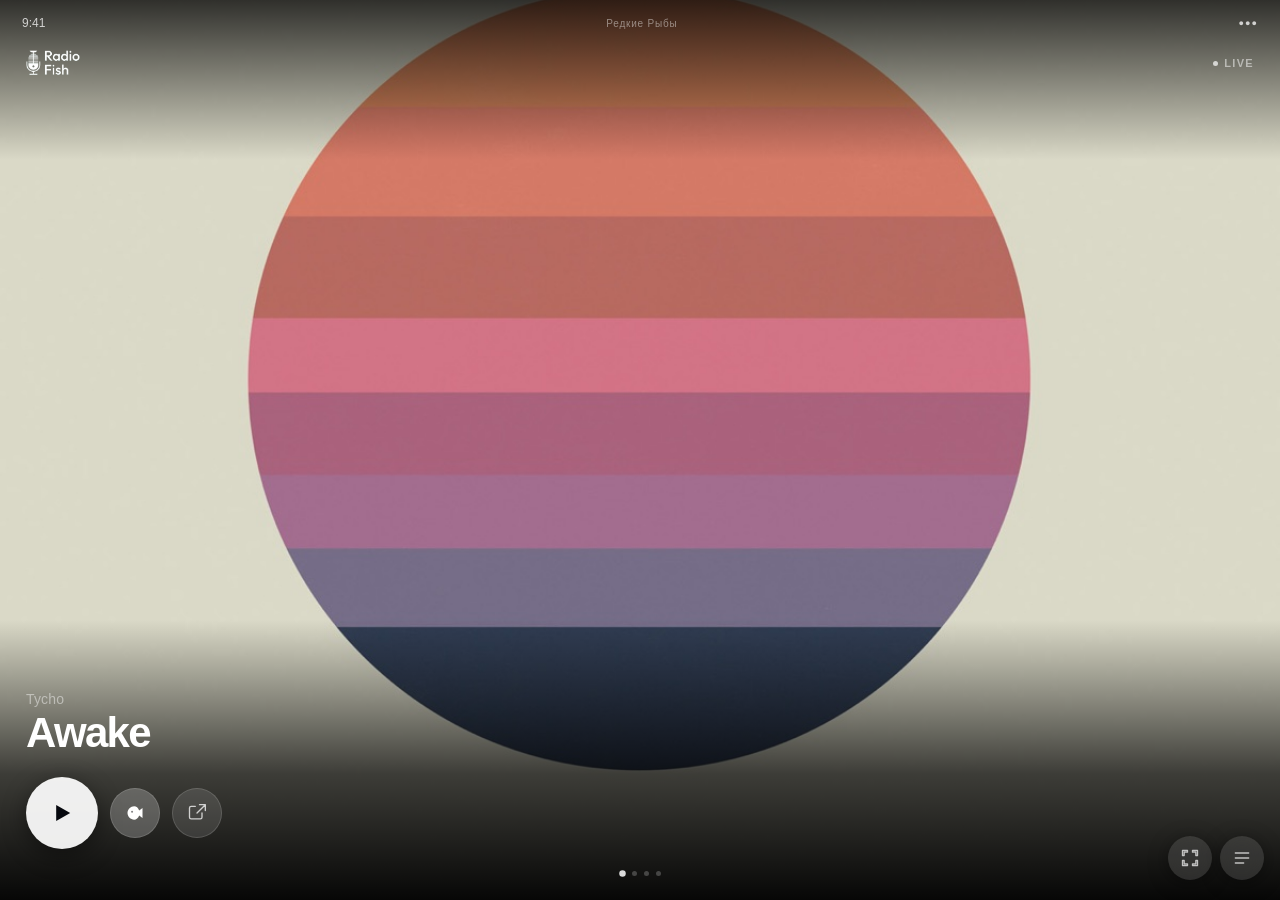
==== commit 0f44bcb5: "Add fullscreen button for mobile view Co-Authored-By: Claude Opus 4.6 (1M context) <noreply@anthropi" ====
--- a/mobile.html
+++ b/mobile.html
@@ -130,7 +130,10 @@
       <div id="content-area"></div>
     </div>
 
-    <!-- Floating toggle -->
+    <!-- Floating buttons -->
+    <button class="mobile-toggle" id="mobile-fullscreen" style="right:68px">
+      <svg viewBox="0 0 24 24" fill="none" stroke="currentColor" stroke-width="1.6" stroke-linecap="round" stroke-linejoin="round"><path d="M3 3h6v2H5v4H3zM15 3h6v6h-2V5h-4zM3 15h2v4h4v2H3zM19 19h-4v2h6v-6h-2z"/></svg>
+    </button>
     <button class="mobile-toggle" id="mobile-toggle">
       <svg viewBox="0 0 24 24" fill="none" stroke="currentColor" stroke-width="1.6" stroke-linecap="round"><path d="M4 6h16M4 12h16M4 18h10"/></svg>
     </button>
@@ -170,6 +173,15 @@
           setTimeout(function() { drawer.classList.remove('is-open'); }, 150);
         }
       });
+
+      // Fullscreen toggle
+      document.getElementById('mobile-fullscreen').addEventListener('click', function() {
+        if (!document.fullscreenElement) {
+          document.documentElement.requestFullscreen().catch(function(){});
+        } else {
+          document.exitFullscreen();
+        }
+      });
     </script>
   </body>
 </html>
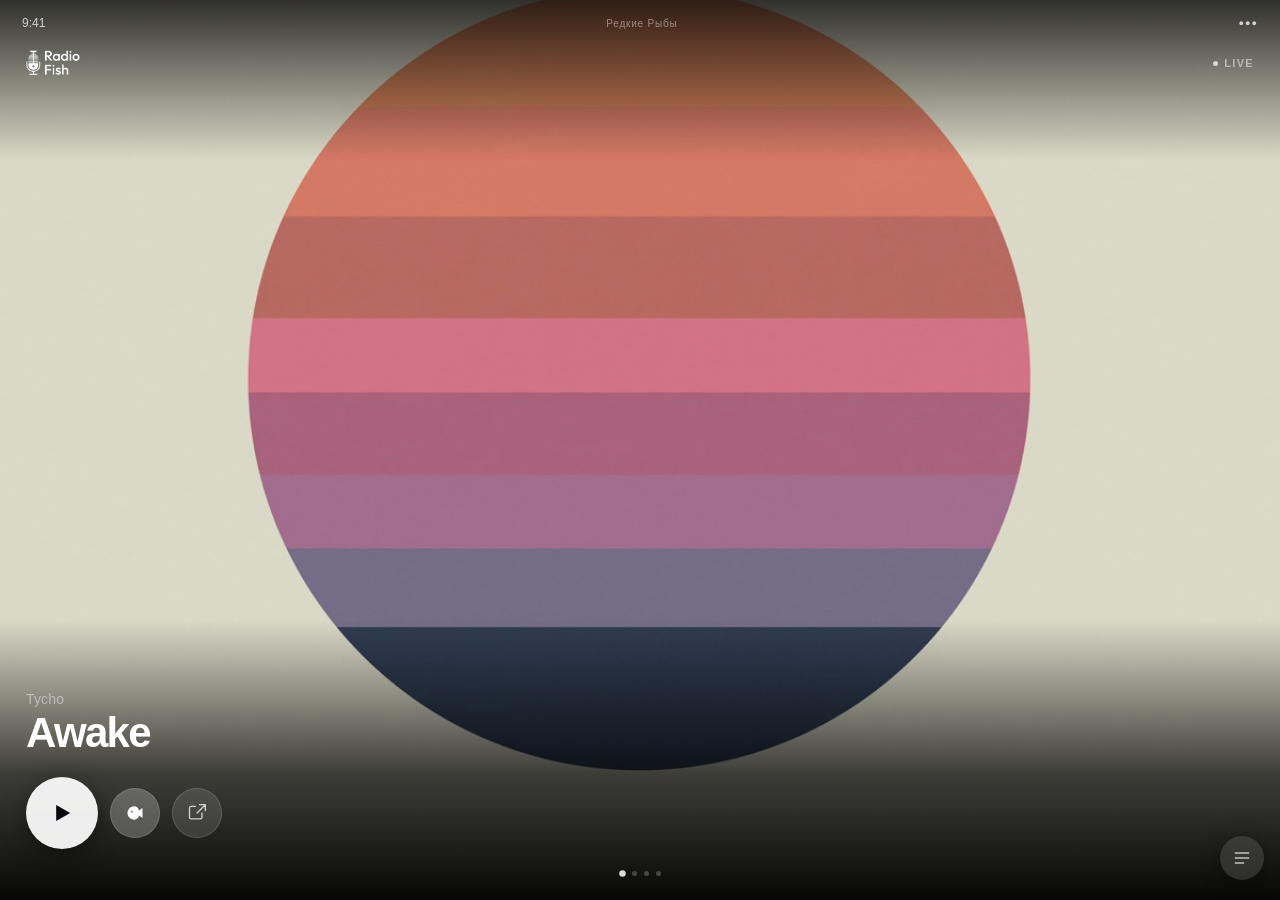
==== commit 74b47228: "Move fullscreen to drawer menu, label as Android-only Co-Authored-By: Claude Opus 4.6 (1M context) <" ====
--- a/mobile.html
+++ b/mobile.html
@@ -109,6 +109,23 @@
         color: rgba(255,255,255,0.35);
       }
 
+      /* Fullscreen button in drawer */
+      .mobile-fullscreen-btn {
+        display: flex;
+        align-items: center;
+        gap: 8px;
+        width: 100%;
+        margin-top: 16px;
+        padding: 12px 14px;
+        border-radius: 12px;
+        background: rgba(255,255,255,0.06);
+        border: 1px solid rgba(255,255,255,0.08);
+        color: rgba(255,255,255,0.5);
+        font-size: 13px;
+        text-align: left;
+        cursor: pointer;
+      }
+
       /* Handle bar */
       .mobile-drawer__handle {
         width: 36px;
@@ -130,10 +147,7 @@
       <div id="content-area"></div>
     </div>
 
-    <!-- Floating buttons -->
-    <button class="mobile-toggle" id="mobile-fullscreen" style="right:68px">
-      <svg viewBox="0 0 24 24" fill="none" stroke="currentColor" stroke-width="1.6" stroke-linecap="round" stroke-linejoin="round"><path d="M3 3h6v2H5v4H3zM15 3h6v6h-2V5h-4zM3 15h2v4h4v2H3zM19 19h-4v2h6v-6h-2z"/></svg>
-    </button>
+    <!-- Floating menu button -->
     <button class="mobile-toggle" id="mobile-toggle">
       <svg viewBox="0 0 24 24" fill="none" stroke="currentColor" stroke-width="1.6" stroke-linecap="round"><path d="M4 6h16M4 12h16M4 18h10"/></svg>
     </button>
@@ -148,6 +162,10 @@
         <div id="track-list"></div>
         <div class="sidebar__label">Экран</div>
         <div id="screen-list"></div>
+        <button class="mobile-fullscreen-btn" id="mobile-fullscreen">
+          <svg viewBox="0 0 24 24" fill="none" stroke="currentColor" stroke-width="1.6" stroke-linecap="round" stroke-linejoin="round" style="width:16px;height:16px"><path d="M3 3h6v2H5v4H3zM15 3h6v6h-2V5h-4zM3 15h2v4h4v2H3zM19 19h-4v2h6v-6h-2z"/></svg>
+          Полный экран <span style="opacity:0.4">· Android</span>
+        </button>
       </div>
     </div>
 
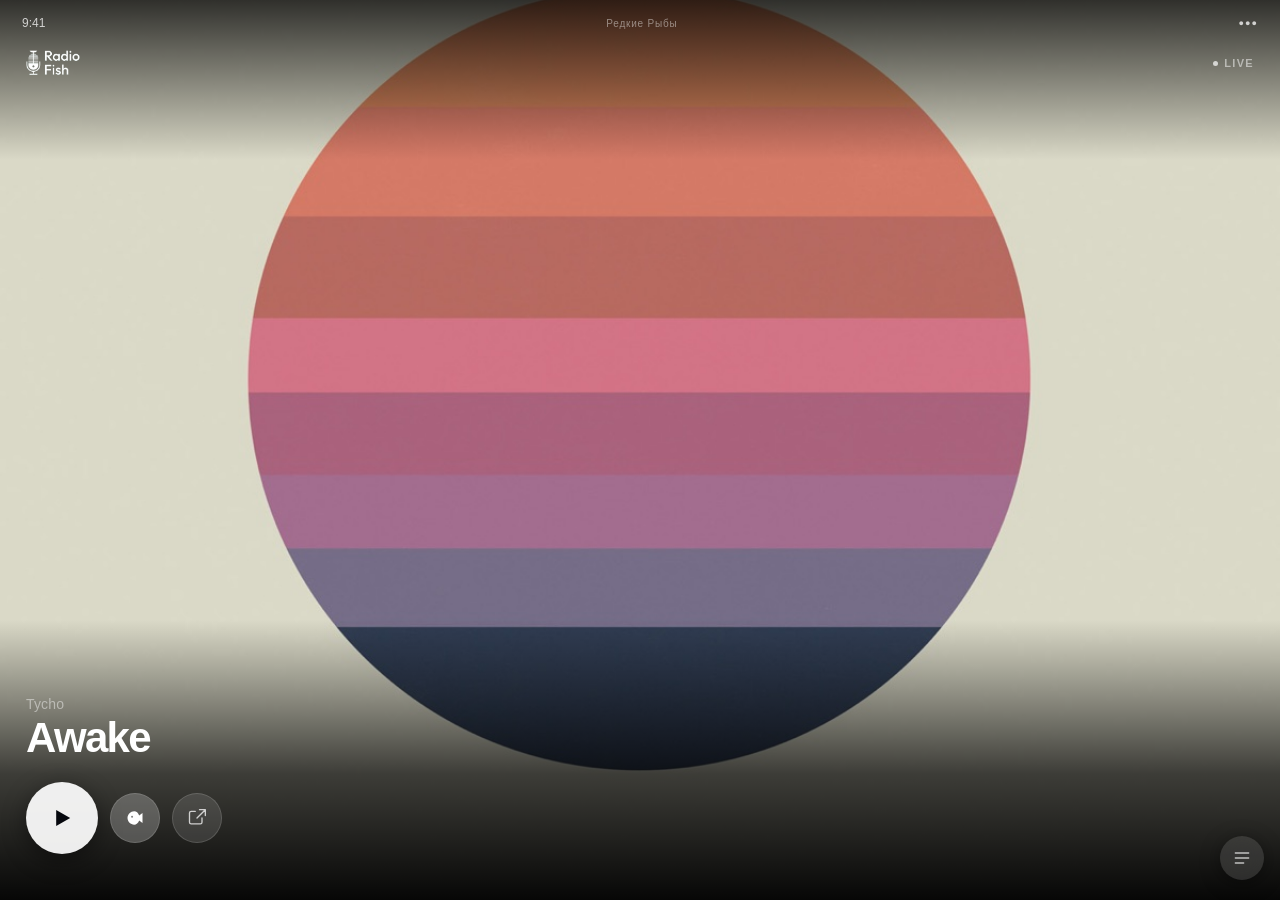
==== commit fe5839ee: "Remove secondary screens (Playlist, Catch, News) and nav dots Not yet designed — hide completely fro" ====
--- a/mobile.html
+++ b/mobile.html
@@ -160,8 +160,6 @@
         <div id="concept-list"></div>
         <div class="sidebar__label">Трек</div>
         <div id="track-list"></div>
-        <div class="sidebar__label">Экран</div>
-        <div id="screen-list"></div>
         <button class="mobile-fullscreen-btn" id="mobile-fullscreen">
           <svg viewBox="0 0 24 24" fill="none" stroke="currentColor" stroke-width="1.6" stroke-linecap="round" stroke-linejoin="round" style="width:16px;height:16px"><path d="M3 3h6v2H5v4H3zM15 3h6v6h-2V5h-4zM3 15h2v4h4v2H3zM19 19h-4v2h6v-6h-2z"/></svg>
           Полный экран <span style="opacity:0.4">· Android</span>
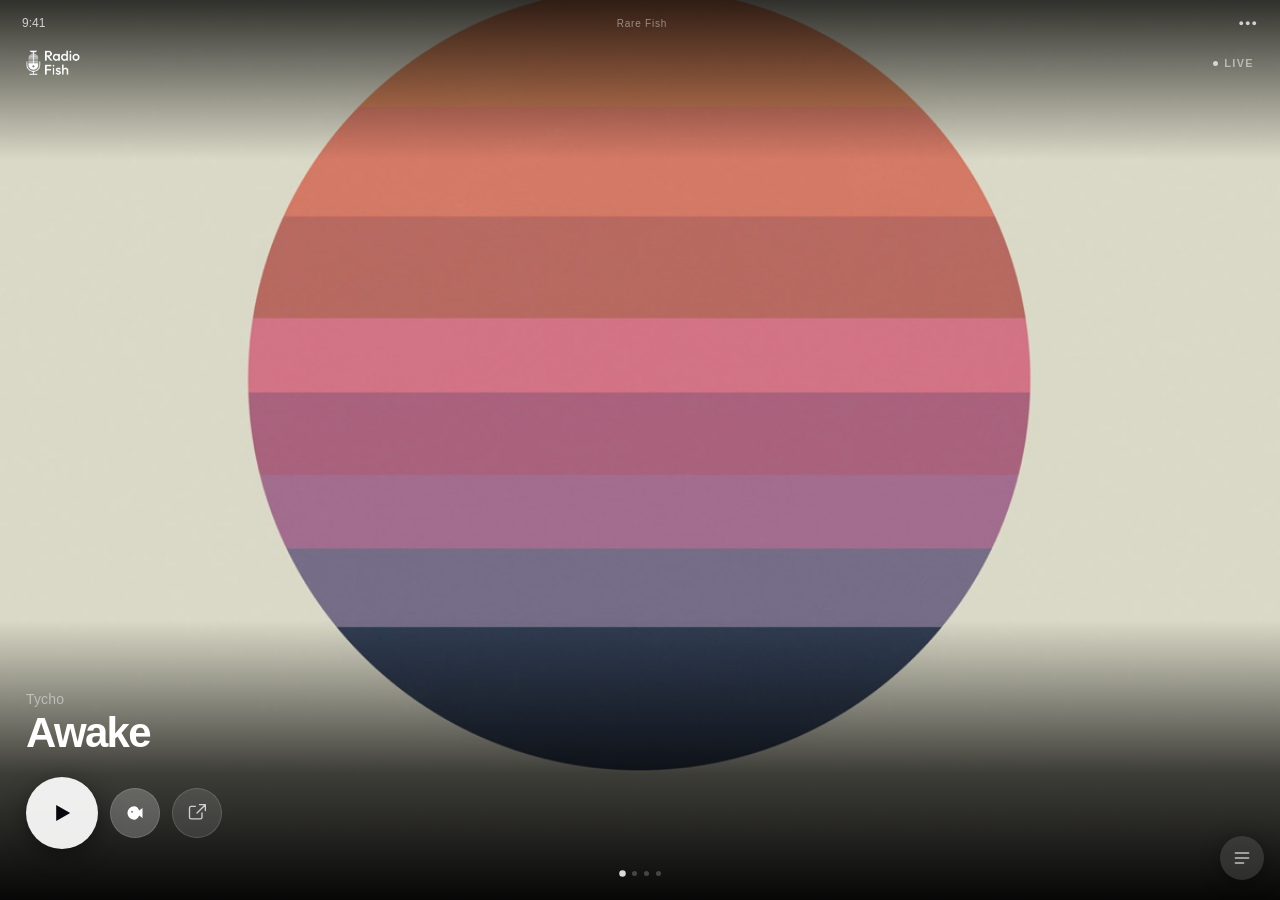
==== commit 35319775: "Switch UI to English, restore decorative nav dots, remove secondary screens from navigation Co-Autho" ====
--- a/mobile.html
+++ b/mobile.html
@@ -141,7 +141,7 @@
     <div class="mobile-screen" id="phone-screen">
       <header class="status-bar">
         <span class="status-bar__time">9:41</span>
-        <span class="status-bar__center">Редкие Рыбы</span>
+        <span class="status-bar__center">Rare Fish</span>
         <span class="status-bar__right">●●●</span>
       </header>
       <div id="content-area"></div>
@@ -156,13 +156,13 @@
     <div class="mobile-drawer" id="mobile-drawer">
       <div class="mobile-drawer__sheet">
         <div class="mobile-drawer__handle"></div>
-        <div class="sidebar__label">Концепция</div>
+        <div class="sidebar__label">Concept</div>
         <div id="concept-list"></div>
-        <div class="sidebar__label">Трек</div>
+        <div class="sidebar__label">Track</div>
         <div id="track-list"></div>
         <button class="mobile-fullscreen-btn" id="mobile-fullscreen">
           <svg viewBox="0 0 24 24" fill="none" stroke="currentColor" stroke-width="1.6" stroke-linecap="round" stroke-linejoin="round" style="width:16px;height:16px"><path d="M3 3h6v2H5v4H3zM15 3h6v6h-2V5h-4zM3 15h2v4h4v2H3zM19 19h-4v2h6v-6h-2z"/></svg>
-          Полный экран <span style="opacity:0.4">· Android</span>
+          Fullscreen <span style="opacity:0.4">· Android</span>
         </button>
       </div>
     </div>
